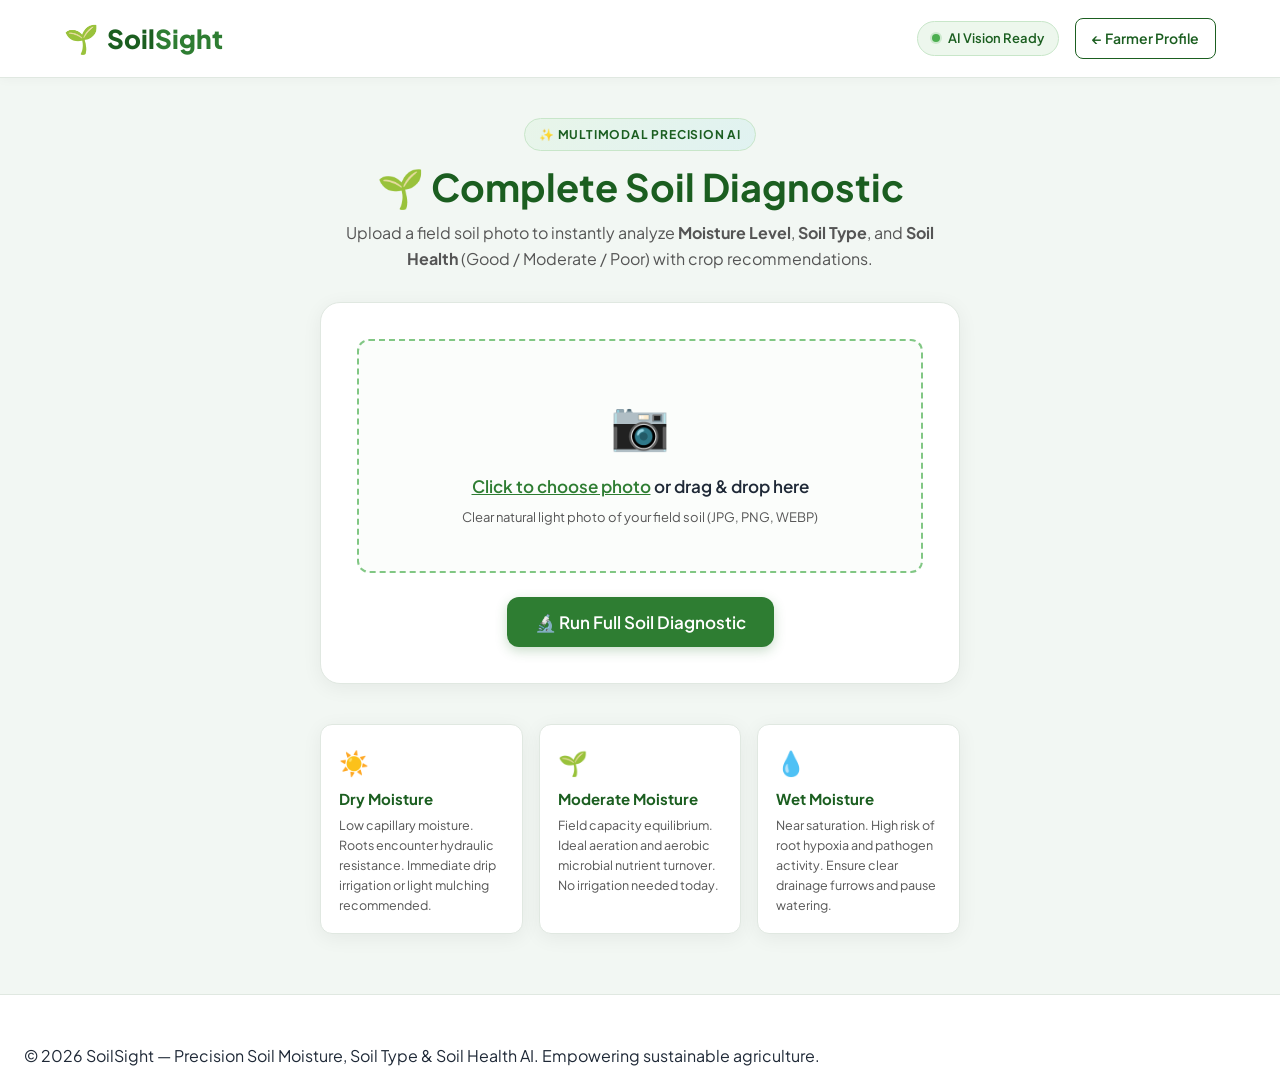
==== frontend/analysis.html @ 82b8f9f8 "new model added" ====
<!DOCTYPE html>
<html lang="en">
<head>
    <meta charset="UTF-8">
    <meta name="viewport" content="width=device-width, initial-scale=1.0">
    <title>AI Soil Diagnostic (Moisture, Type & Health) | SoilSight</title>
    <meta name="description" content="AI Soil Moisture, Soil Type, and Soil Health diagnosis powered by deep learning and Gemini Multimodal AI.">
    <link rel="preconnect" href="https://fonts.googleapis.com">
    <link rel="preconnect" href="https://fonts.gstatic.com" crossorigin>
    <link href="https://fonts.googleapis.com/css2?family=Plus+Jakarta+Sans:wght@400;500;600;700;800&display=swap" rel="stylesheet">
    <link rel="stylesheet" href="style.css">
</head>

<body class="analysis-page-body">

    <!-- Top Navigation Bar for Farmer -->
    <header class="app-header">
        <div class="nav-container">
            <a href="index.html" class="logo">
                <span class="logo-icon">🌱</span>
                <span class="logo-text">Soil<span>Sight</span></span>
            </a>
            <div class="header-right">
                <div class="ai-status-pill" id="aiStatusPill" title="AI Diagnostic Engine Status">
                    <span class="ai-status-dot"></span>
                    <span id="aiStatusText">AI Vision Ready</span>
                </div>
                <a href="profile.html" class="btn btn-outline btn-sm">
                    ← Farmer Profile
                </a>
                <div class="farmer-pill" id="farmerPill" style="display: none;">
                    <span class="farmer-avatar">🌾</span>
                    <span id="farmerNameNav">Farmer</span>
                </div>
            </div>
        </div>
    </header>

    <main class="analysis-main-container">
        <div class="container">

            <div class="analysis-header-row">
                <div>
                    <div class="analysis-header-badge">✨ Multimodal Precision AI</div>
                    <h1>🌱 Complete Soil Diagnostic</h1>
                    <p class="subtitle">Upload a field soil photo to instantly analyze <strong>Moisture Level</strong>, <strong>Soil Type</strong>, and <strong>Soil Health</strong> (Good / Moderate / Poor) with crop recommendations.</p>
                </div>
            </div>

            <!-- Upload Box -->
            <div class="upload-box" id="analysisCard">
                <!-- Dropzone / File Picker -->
                <div class="dropzone" id="dropzone">
                    <div class="dropzone-icon">📷</div>
                    <label for="imageInput" class="custom-file-label">
                        <span>Click to choose photo</span> or drag & drop here
                    </label>
                    <p class="dropzone-hint">Clear natural light photo of your field soil (JPG, PNG, WEBP)</p>
                    <input type="file" id="imageInput" accept="image/*">
                </div>

                <div id="previewContainer" style="display: none;">
                    <div class="preview-wrapper">
                        <img id="preview" alt="Soil preview">
                        <button id="changeImageBtn" class="change-img-btn" type="button" title="Change photo">Change Photo ↺</button>
                    </div>
                </div>

                <div class="button-group">
                    <button id="analyzeBtn" class="btn btn-primary btn-lg" disabled>
                        <span class="btn-text">🔬 Run Full Soil Diagnostic</span>
                    </button>
                </div>

                <div id="loading" style="display: none;">
                    <div class="spinner"></div>
                    <div class="loading-copy">
                        <h4>Analyzing Soil Sample...</h4>
                        <p>Processing moisture texture with trained model & inspecting soil type & health...</p>
                    </div>
                </div>

                <!-- Comprehensive Multi-Pillar Diagnostic Result -->
                <div id="result" style="display: none;">
                    
                    <!-- Result Card Top Header -->
                    <div class="result-card-header">
                        <div>
                            <div class="result-badge-row">
                                <span class="engine-badge" id="aiEngineBadge">🤖 Gemini Multimodal AI</span>
                                <span class="health-badge" id="healthBadge">Health: GOOD</span>
                            </div>
                            <h2>Field Soil Diagnostic Report</h2>
                            <p class="result-timestamp" id="reportTimestamp">Generated Just Now</p>
                        </div>
                        <div class="health-gauge-box">
                            <div class="health-gauge-circle" id="healthGaugeCircle">
                                <span class="gauge-score" id="gaugeScoreVal">85%</span>
                                <span class="gauge-label">Health Score</span>
                            </div>
                        </div>
                    </div>

                    <!-- 3 Pillars Grid: Moisture | Soil Type | Soil Health -->
                    <div class="diagnostic-pillars-grid">
                        
                        <!-- Pillar 1: Soil Moisture -->
                        <div class="pillar-card pillar-moisture" id="pillarMoistureCard">
                            <div class="pillar-header">
                                <span class="pillar-icon">💧</span>
                                <div>
                                    <span class="pillar-category">Pillar 1</span>
                                    <h4>Soil Moisture</h4>
                                </div>
                            </div>
                            <div class="pillar-main-val">
                                <span class="status-chip" id="moistureStatusChip">MODERATE</span>
                            </div>
                            <div class="confidence-section">
                                <div class="conf-labels">
                                    <span>Model Confidence</span>
                                    <strong id="moistureConfidenceVal">96.5%</strong>
                                </div>
                                <div class="confidence-bar-container">
                                    <div class="confidence-bar-fill" id="confidenceBar"></div>
                                </div>
                            </div>
                            <p class="pillar-detail-text" id="moistureNote">Optimal root-zone moisture level for active crop uptake.</p>
                        </div>

                        <!-- Pillar 2: Soil Type -->
                        <div class="pillar-card pillar-soiltype" id="pillarSoilTypeCard">
                            <div class="pillar-header">
                                <span class="pillar-icon">🌍</span>
                                <div>
                                    <span class="pillar-category">Pillar 2</span>
                                    <h4>Soil Classification</h4>
                                </div>
                            </div>
                            <div class="pillar-main-val">
                                <span class="soiltype-chip" id="soilTypeChip">Loamy Soil</span>
                            </div>
                            <p class="pillar-detail-text" id="soilTypeDesc">
                                Balanced silt, sand, and clay mix with optimal porosity and natural nutrient holding capacity.
                            </p>
                        </div>

                        <!-- Pillar 3: Soil Health & Quality -->
                        <div class="pillar-card pillar-health" id="pillarHealthCard">
                            <div class="pillar-header">
                                <span class="pillar-icon">🌱</span>
                                <div>
                                    <span class="pillar-category">Pillar 3</span>
                                    <h4>Soil Health Status</h4>
                                </div>
                            </div>
                            <div class="pillar-main-val">
                                <span class="health-chip" id="healthStatusChip">Good Condition</span>
                            </div>
                            <p class="pillar-detail-text" id="healthSummaryText">
                                Favorable aggregation with active organic matter and balanced water-air balance.
                            </p>
                        </div>

                    </div>

                    <!-- Key Visual Soil Indicators -->
                    <div class="indicators-card" id="indicatorsCard">
                        <h4>🔍 Detected Visual Soil Indicators</h4>
                        <ul class="indicators-list" id="indicatorsList">
                            <!-- Populated dynamically -->
                        </ul>
                    </div>

                    <!-- Recommended Crops Section -->
                    <div class="crops-recommendation-card" id="cropsCard">
                        <div class="crops-header">
                            <span class="crops-icon">🌾</span>
                            <div>
                                <h4>Optimal Suited Crops</h4>
                                <p>Crops best suited to this soil type and current moisture profile:</p>
                            </div>
                        </div>
                        <div class="crops-chips-wrapper" id="cropChipsContainer">
                            <!-- Populated dynamically -->
                        </div>
                    </div>

                    <!-- Agronomic Guidance & Irrigation Advice -->
                    <div class="advice-box" id="adviceBox">
                        <div class="advice-section-item">
                            <h4 id="adviceTitle">💧 Recommended Irrigation Action</h4>
                            <p id="adviceText">Guidelines based on your soil moisture will appear here.</p>
                        </div>
                        <div class="advice-divider"></div>
                        <div class="advice-section-item">
                            <h4>🌿 Soil Amendment & Fertility Plan</h4>
                            <p id="amendmentText">Recommended organic compost and fertilizer guidance will appear here.</p>
                        </div>
                    </div>

                    <!-- Action Buttons -->
                    <div class="result-actions">
                        <a href="profile.html" class="btn btn-secondary btn-sm">
                            View in Farmer Profile
                        </a>
                        <button id="resetBtn" class="btn btn-outline btn-sm">
                            Analyze Another Image
                        </button>
                    </div>

                </div>

            </div>

            <!-- Agricultural Guide Cards -->
            <div class="guide-grid">
                <div class="guide-card">
                    <span class="guide-icon">☀️</span>
                    <h4>Dry Moisture</h4>
                    <p>Low capillary moisture. Roots encounter hydraulic resistance. Immediate drip irrigation or light mulching recommended.</p>
                </div>
                <div class="guide-card">
                    <span class="guide-icon">🌱</span>
                    <h4>Moderate Moisture</h4>
                    <p>Field capacity equilibrium. Ideal aeration and aerobic microbial nutrient turnover. No irrigation needed today.</p>
                </div>
                <div class="guide-card">
                    <span class="guide-icon">💧</span>
                    <h4>Wet Moisture</h4>
                    <p>Near saturation. High risk of root hypoxia and pathogen activity. Ensure clear drainage furrows and pause watering.</p>
                </div>
            </div>

        </div>
    </main>

    <footer class="app-footer">
        <p>© 2026 SoilSight — Precision Soil Moisture, Soil Type & Soil Health AI. Empowering sustainable agriculture.</p>
    </footer>

    <script src="auth.js"></script>
    <script src="script.js"></script>
</body>
</html>
---- frontend/style.css ----
/* ============================================================
   SoilSight Master Stylesheet
   Theme: Nature & Agricultural Tech (Lush Green #1b5e20, #2e7d32, Mint #f2f7f3)
   ============================================================ */

:root {
    --primary-color: #1b5e20;
    --primary-hover: #144718;
    --accent-color: #2e7d32;
    --accent-light: #4caf50;
    --bg-light: #f2f7f3;
    --card-bg: #ffffff;
    --highlight-bg: #e8f5e9;
    --border-color: #e0e8e1;
    --text-primary: #1f2937;
    --text-muted: #555555;
    --text-light: #757575;
    --dry-color: #e65100;
    --dry-bg: #fff3e0;
    --wet-color: #0277bd;
    --wet-bg: #e1f5fe;
    --moderate-color: #2e7d32;
    --moderate-bg: #e8f5e9;
    --radius-sm: 8px;
    --radius-md: 12px;
    --radius-lg: 20px;
    --shadow-soft: 0 4px 20px rgba(0, 0, 0, 0.06);
    --shadow-hover: 0 10px 30px rgba(27, 94, 32, 0.12);
    --transition: all 0.25s ease-in-out;
}

* {
    box-sizing: border-box;
    margin: 0;
    padding: 0;
}

body {
    font-family: 'Plus Jakarta Sans', Arial, sans-serif;
    background: var(--bg-light);
    color: var(--text-primary);
    min-height: 100vh;
    line-height: 1.6;
}

/* ============================================================
   Typography & Universal Elements
   ============================================================ */
h1, h2, h3, h4, h5, h6 {
    color: var(--primary-color);
    font-weight: 700;
    line-height: 1.25;
}

a {
    color: var(--accent-color);
    text-decoration: none;
    transition: var(--transition);
}

a:hover {
    color: var(--primary-color);
}

/* ============================================================
   Navigation Header
   ============================================================ */
.app-header {
    background: rgba(255, 255, 255, 0.95);
    backdrop-filter: blur(10px);
    border-bottom: 1px solid var(--border-color);
    position: sticky;
    top: 0;
    z-index: 1000;
    box-shadow: 0 2px 10px rgba(0, 0, 0, 0.03);
}

.nav-container {
    max-width: 1200px;
    margin: 0 auto;
    padding: 16px 24px;
    display: flex;
    justify-content: space-between;
    align-items: center;
}

.logo {
    display: flex;
    align-items: center;
    gap: 8px;
    font-size: 26px;
    font-weight: 800;
    color: var(--primary-color);
}

.logo-icon {
    font-size: 28px;
}

.logo-text span {
    color: var(--accent-color);
}

.nav-menu {
    display: flex;
    gap: 28px;
    align-items: center;
}

.nav-menu a {
    color: var(--text-primary);
    font-weight: 500;
    font-size: 15px;
}

.nav-menu a:hover {
    color: var(--accent-color);
}

.header-right {
    display: flex;
    align-items: center;
    gap: 16px;
}

.header-hint {
    font-size: 14px;
    color: var(--text-muted);
}

.farmer-pill {
    display: inline-flex;
    align-items: center;
    gap: 8px;
    background: var(--highlight-bg);
    border: 1px solid #c8e6c9;
    padding: 6px 14px;
    border-radius: 50px;
    font-size: 14px;
    font-weight: 600;
    color: var(--primary-color);
}

.farmer-avatar {
    font-size: 18px;
}

/* ============================================================
   Buttons & Interactive Elements
   ============================================================ */
.btn {
    display: inline-flex;
    align-items: center;
    justify-content: center;
    gap: 8px;
    font-family: inherit;
    font-size: 15px;
    font-weight: 600;
    padding: 10px 20px;
    border-radius: var(--radius-sm);
    border: none;
    cursor: pointer;
    transition: var(--transition);
    text-align: center;
}

.btn-primary {
    background: var(--accent-color);
    color: #ffffff;
    box-shadow: 0 4px 12px rgba(46, 125, 50, 0.25);
}

.btn-primary:hover {
    background: var(--primary-color);
    color: #ffffff;
    box-shadow: 0 6px 16px rgba(27, 94, 32, 0.35);
    transform: translateY(-2px);
}

.btn-outline {
    background: transparent;
    color: var(--primary-color);
    border: 1.5px solid var(--primary-color);
}

.btn-outline:hover {
    background: var(--highlight-bg);
    color: var(--primary-color);
    border-color: var(--primary-color);
}

.btn-secondary {
    background: #e8f5e9;
    color: var(--primary-color);
    border: 1px solid #c8e6c9;
}

.btn-secondary:hover {
    background: #c8e6c9;
}

.btn-secondary-outline {
    background: white;
    color: var(--primary-color);
    border: 2px solid #a5d6a7;
}

.btn-secondary-outline:hover {
    border-color: var(--primary-color);
    background: #e8f5e9;
}

.btn-sm {
    padding: 8px 16px;
    font-size: 14px;
}

.btn-lg {
    padding: 14px 28px;
    font-size: 17px;
    border-radius: var(--radius-md);
}

.btn-block {
    width: 100%;
}

.pulse-btn {
    animation: pulseSubtle 2.5s infinite;
}

@keyframes pulseSubtle {
    0% { box-shadow: 0 0 0 0 rgba(46, 125, 50, 0.4); }
    70% { box-shadow: 0 0 0 10px rgba(46, 125, 50, 0); }
    100% { box-shadow: 0 0 0 0 rgba(46, 125, 50, 0); }
}

/* Original button style retention */
button {
    background: #2e7d32;
    color: white;
    border: none;
    padding: 14px 30px;
    border-radius: 10px;
    font-size: 18px;
    cursor: pointer;
    font-family: inherit;
    transition: var(--transition);
}

button:hover {
    background: #1b5e20;
}

/* ============================================================
   Homepage Hero Section
   ============================================================ */
.hero-section {
    padding: 60px 24px 80px;
    max-width: 1200px;
    margin: 0 auto;
}

.hero-container {
    display: grid;
    grid-template-columns: 1.15fr 0.85fr;
    gap: 48px;
    align-items: center;
}

.hero-badge {
    display: inline-flex;
    align-items: center;
    gap: 8px;
    background: #e8f5e9;
    color: var(--primary-color);
    padding: 6px 14px;
    border-radius: 30px;
    font-size: 13px;
    font-weight: 700;
    margin-bottom: 20px;
    border: 1px solid #c8e6c9;
}

.badge-dot {
    width: 8px;
    height: 8px;
    background: var(--accent-light);
    border-radius: 50%;
}

.hero-title {
    font-size: 46px;
    font-weight: 800;
    color: var(--primary-color);
    margin-bottom: 18px;
    line-height: 1.2;
}

.hero-title span {
    color: var(--accent-color);
}

.hero-subtitle {
    font-size: 18px;
    color: var(--text-muted);
    margin-bottom: 32px;
    line-height: 1.6;
}

.hero-cta-group {
    display: flex;
    gap: 16px;
    margin-bottom: 40px;
    flex-wrap: wrap;
}

.hero-stats {
    display: flex;
    gap: 20px;
    flex-wrap: wrap;
}

.stat-pill {
    background: #ffffff;
    border: 1px solid var(--border-color);
    padding: 12px 18px;
    border-radius: var(--radius-md);
    box-shadow: 0 2px 8px rgba(0,0,0,0.03);
}

.stat-num {
    display: block;
    font-size: 20px;
    font-weight: 800;
    color: var(--accent-color);
}

.stat-desc {
    font-size: 12px;
    color: var(--text-muted);
    font-weight: 600;
}

.hero-visual .image-wrapper {
    position: relative;
    border-radius: var(--radius-lg);
    overflow: hidden;
    box-shadow: var(--shadow-hover);
    border: 4px solid #ffffff;
}

.hero-img {
    width: 100%;
    height: 100%;
    max-height: 480px;
    object-fit: cover;
    display: block;
    transition: transform 0.5s ease;
}

.hero-visual:hover .hero-img {
    transform: scale(1.02);
}

.floating-tech-card {
    position: absolute;
    bottom: 20px;
    left: 20px;
    right: 20px;
    background: rgba(255, 255, 255, 0.95);
    backdrop-filter: blur(8px);
    border-radius: var(--radius-md);
    padding: 14px 18px;
    display: flex;
    align-items: center;
    gap: 14px;
    box-shadow: 0 4px 20px rgba(0, 0, 0, 0.15);
    border: 1px solid #dcedc8;
}

.tech-icon {
    font-size: 26px;
}

.floating-tech-card strong {
    font-size: 14px;
    color: var(--primary-color);
    display: block;
}

.floating-tech-card p {
    font-size: 12px;
    color: var(--text-muted);
    margin: 0;
}

/* ============================================================
   Sections Common Layout
   ============================================================ */
.section {
    padding: 70px 24px;
}

.section-container {
    max-width: 1200px;
    margin: 0 auto;
}

.section-header {
    margin-bottom: 48px;
}

.section-header.text-center {
    text-align: center;
    max-width: 700px;
    margin-left: auto;
    margin-right: auto;
}

.section-tag {
    display: inline-block;
    color: var(--accent-color);
    font-size: 13px;
    font-weight: 700;
    text-transform: uppercase;
    letter-spacing: 1px;
    margin-bottom: 8px;
}

.section-header h2 {
    font-size: 34px;
    margin-bottom: 12px;
}

.section-header p {
    color: var(--text-muted);
    font-size: 16px;
}

/* ============================================================
   How It Works Steps
   ============================================================ */
.steps-grid {
    display: grid;
    grid-template-columns: repeat(auto-fit, minmax(300px, 1fr));
    gap: 28px;
}

.step-card {
    background: #ffffff;
    border-radius: var(--radius-lg);
    padding: 36px 28px;
    border: 1px solid var(--border-color);
    box-shadow: var(--shadow-soft);
    position: relative;
    transition: var(--transition);
}

.step-card:hover {
    transform: translateY(-6px);
    box-shadow: var(--shadow-hover);
    border-color: #a5d6a7;
}

.step-number {
    font-size: 44px;
    font-weight: 900;
    color: #e8f5e9;
    position: absolute;
    top: 20px;
    right: 24px;
}

.step-icon {
    font-size: 36px;
    margin-bottom: 18px;
    background: var(--highlight-bg);
    width: 60px;
    height: 60px;
    border-radius: 16px;
    display: flex;
    align-items: center;
    justify-content: center;
}

.step-card h3 {
    font-size: 20px;
    margin-bottom: 10px;
}

.step-card p {
    font-size: 14px;
    color: var(--text-muted);
    margin-bottom: 20px;
}

.step-link {
    font-weight: 700;
    font-size: 14px;
}

.featured-step {
    border: 2px solid var(--accent-light);
    background: #fafdfa;
}

/* ============================================================
   Soil Moisture Guide Section
   ============================================================ */
.guide-cards-grid {
    display: grid;
    grid-template-columns: repeat(auto-fit, minmax(320px, 1fr));
    gap: 28px;
}

.guide-status-card {
    background: #ffffff;
    border-radius: var(--radius-lg);
    padding: 32px;
    border: 1px solid var(--border-color);
    box-shadow: var(--shadow-soft);
    transition: var(--transition);
}

.guide-status-card:hover {
    transform: translateY(-4px);
}

.guide-icon-large {
    font-size: 40px;
    margin-bottom: 12px;
}

.status-indicator-tag {
    display: inline-block;
    padding: 4px 12px;
    border-radius: 20px;
    font-size: 12px;
    font-weight: 700;
    margin-bottom: 14px;
}

.tag-dry { background: var(--dry-bg); color: var(--dry-color); }
.tag-moderate { background: var(--moderate-bg); color: var(--moderate-color); }
.tag-wet { background: var(--wet-bg); color: var(--wet-color); }

.card-dry { border-top: 4px solid var(--dry-color); }
.card-moderate { border-top: 4px solid var(--moderate-color); }
.card-wet { border-top: 4px solid var(--wet-color); }

.status-desc {
    font-size: 14px;
    color: var(--text-muted);
    margin: 10px 0 18px;
}

.guide-points {
    list-style: none;
    font-size: 13.5px;
    display: flex;
    flex-direction: column;
    gap: 8px;
}

.guide-points li strong {
    color: var(--primary-color);
}

/* ============================================================
   Features Grid
   ============================================================ */
.features-grid {
    display: grid;
    grid-template-columns: repeat(auto-fit, minmax(250px, 1fr));
    gap: 24px;
}

.feature-box {
    background: #ffffff;
    padding: 28px;
    border-radius: var(--radius-md);
    border: 1px solid var(--border-color);
    box-shadow: var(--shadow-soft);
}

.feature-icon {
    font-size: 32px;
    margin-bottom: 14px;
}

.feature-box h3 {
    font-size: 18px;
    margin-bottom: 8px;
}

.feature-box p {
    font-size: 14px;
    color: var(--text-muted);
}

/* ============================================================
   CTA Banner Section
   ============================================================ */
.cta-banner-card {
    background: linear-gradient(135deg, #1b5e20, #2e7d32);
    border-radius: var(--radius-lg);
    padding: 56px 40px;
    text-align: center;
    color: #ffffff;
    box-shadow: var(--shadow-hover);
}

.cta-banner-card h2 {
    color: #ffffff;
    font-size: 36px;
    margin-bottom: 14px;
}

.cta-banner-card p {
    color: #e8f5e9;
    font-size: 17px;
    max-width: 650px;
    margin: 0 auto 32px;
}

.banner-buttons {
    display: flex;
    justify-content: center;
    gap: 18px;
    flex-wrap: wrap;
}

.cta-banner-card .btn-primary {
    background: #ffffff;
    color: var(--primary-color);
}

.cta-banner-card .btn-primary:hover {
    background: #f1f8e9;
    color: var(--primary-hover);
}

.cta-banner-card .btn-outline {
    color: #ffffff;
    border-color: #ffffff;
}

.cta-banner-card .btn-outline:hover {
    background: rgba(255, 255, 255, 0.15);
}

/* ============================================================
   Authentication Pages (Login & Register)
   ============================================================ */
.auth-body {
    background: #f2f7f3;
    min-height: 100vh;
    display: flex;
    flex-direction: column;
}

.auth-main {
    flex: 1;
    display: flex;
    align-items: center;
    justify-content: center;
    padding: 40px 20px;
}

.auth-card-container {
    width: 100%;
    max-width: 520px;
}

.auth-card {
    background: #ffffff;
    padding: 40px 36px;
    border-radius: var(--radius-lg);
    box-shadow: 0 10px 35px rgba(0, 0, 0, 0.08);
    border: 1px solid var(--border-color);
}

.auth-header {
    text-align: center;
    margin-bottom: 28px;
}

.auth-icon-badge {
    width: 56px;
    height: 56px;
    background: var(--highlight-bg);
    border-radius: 50%;
    display: flex;
    align-items: center;
    justify-content: center;
    font-size: 26px;
    margin: 0 auto 14px;
    border: 2px solid #c8e6c9;
}

.auth-header h2 {
    font-size: 26px;
    margin-bottom: 6px;
}

.auth-header p {
    font-size: 14px;
    color: var(--text-muted);
}

.auth-form {
    display: flex;
    flex-direction: column;
    gap: 18px;
}

.form-group {
    display: flex;
    flex-direction: column;
    gap: 6px;
}

.form-group label {
    font-size: 13.5px;
    font-weight: 600;
    color: #374151;
}

.form-group label .required {
    color: #d32f2f;
}

.input-wrapper {
    position: relative;
    display: flex;
    align-items: center;
}

.input-icon {
    position: absolute;
    left: 14px;
    font-size: 16px;
    color: var(--text-light);
    pointer-events: none;
}

.input-wrapper input,
.input-wrapper select {
    width: 100%;
    padding: 12px 14px 12px 42px;
    border: 1.5px solid #d1d5db;
    border-radius: var(--radius-sm);
    font-size: 15px;
    font-family: inherit;
    transition: var(--transition);
    background: #ffffff;
    color: var(--text-primary);
}

.input-wrapper input:focus,
.input-wrapper select:focus {
    outline: none;
    border-color: var(--accent-color);
    box-shadow: 0 0 0 3px rgba(46, 125, 50, 0.15);
}

.form-row {
    display: flex;
    gap: 14px;
}

.col-half {
    flex: 1;
}

.form-options {
    display: flex;
    justify-content: space-between;
    align-items: center;
    font-size: 13.5px;
}

.remember-label {
    display: flex;
    align-items: center;
    gap: 8px;
    cursor: pointer;
    color: var(--text-muted);
}

.form-terms {
    display: flex;
    align-items: flex-start;
    gap: 8px;
    font-size: 12.5px;
    color: var(--text-muted);
}

.form-terms input {
    margin-top: 3px;
}

.auth-footer-nav {
    margin-top: 24px;
    text-align: center;
    font-size: 14px;
    color: var(--text-muted);
}

.auth-trust-box {
    margin-top: 20px;
    display: flex;
    flex-direction: column;
    gap: 12px;
}

.trust-item {
    display: flex;
    align-items: center;
    gap: 12px;
    background: rgba(255, 255, 255, 0.7);
    padding: 12px 16px;
    border-radius: var(--radius-md);
    border: 1px solid var(--border-color);
}

.trust-icon {
    font-size: 22px;
}

.trust-item strong {
    font-size: 13px;
    color: var(--primary-color);
    display: block;
}

.trust-item p {
    font-size: 12px;
    color: var(--text-muted);
    margin: 0;
}

/* Alert boxes */
.alert-box {
    padding: 12px 16px;
    border-radius: var(--radius-sm);
    font-size: 14px;
    margin-bottom: 18px;
    line-height: 1.4;
}

.alert-error {
    background: #ffebee;
    color: #c62828;
    border: 1px solid #ffcdd2;
}

.alert-success {
    background: #e8f5e9;
    color: #1b5e20;
    border: 1px solid #c8e6c9;
}

/* ============================================================
   Farmer Profile & Dashboard Layout
   ============================================================ */
.dashboard-body {
    background: #f2f7f3;
    min-height: 100vh;
}

.dashboard-main {
    padding: 40px 24px 60px;
}

.dashboard-container {
    max-width: 1100px;
    margin: 0 auto;
    display: flex;
    flex-direction: column;
    gap: 28px;
}

.dashboard-welcome {
    display: flex;
    justify-content: space-between;
    align-items: center;
    flex-wrap: wrap;
    gap: 20px;
}

.badge-tag {
    display: inline-block;
    font-size: 12px;
    font-weight: 700;
    color: var(--accent-color);
    text-transform: uppercase;
    margin-bottom: 4px;
}

.welcome-text h1 {
    font-size: 32px;
    margin-bottom: 6px;
}

.welcome-sub {
    color: var(--text-muted);
    font-size: 15px;
}

/* Profile Hero Card */
.profile-hero-card {
    background: #ffffff;
    border-radius: var(--radius-lg);
    padding: 32px;
    display: flex;
    gap: 32px;
    align-items: center;
    border: 1px solid var(--border-color);
    box-shadow: var(--shadow-soft);
}

.profile-avatar-col {
    text-align: center;
    display: flex;
    flex-direction: column;
    align-items: center;
    gap: 8px;
}

.profile-avatar-circle {
    width: 88px;
    height: 88px;
    background: var(--highlight-bg);
    border: 3px solid #a5d6a7;
    border-radius: 50%;
    display: flex;
    align-items: center;
    justify-content: center;
    font-size: 42px;
}

.status-indicator {
    background: #e8f5e9;
    color: var(--primary-color);
    font-size: 11px;
    font-weight: 700;
    padding: 3px 10px;
    border-radius: 20px;
    border: 1px solid #c8e6c9;
}

.profile-info-col {
    flex: 1;
}

.profile-name-row {
    display: flex;
    align-items: center;
    gap: 16px;
    margin-bottom: 18px;
    flex-wrap: wrap;
}

.profile-name-row h2 {
    font-size: 26px;
}

.crop-badge {
    background: #f1f8e9;
    color: var(--accent-color);
    border: 1px solid #dcedc8;
    padding: 4px 12px;
    border-radius: 20px;
    font-size: 13px;
    font-weight: 600;
}

.profile-meta-grid {
    display: grid;
    grid-template-columns: repeat(auto-fit, minmax(200px, 1fr));
    gap: 16px;
}

.meta-item {
    display: flex;
    flex-direction: column;
    gap: 2px;
}

.meta-label {
    font-size: 12px;
    color: var(--text-light);
    font-weight: 600;
}

.meta-value {
    font-size: 15px;
    font-weight: 700;
    color: var(--text-primary);
}

/* ============================================================
   PRIMARY ACTION BANNER: ANALYSE YOUR SOIL
   ============================================================ */
.cta-analysis-banner {
    background: linear-gradient(135deg, #1b5e20, #2e7d32);
    border-radius: var(--radius-lg);
    padding: 36px 40px;
    color: #ffffff;
    display: flex;
    justify-content: space-between;
    align-items: center;
    gap: 32px;
    box-shadow: 0 10px 30px rgba(27, 94, 32, 0.22);
}

.cta-content {
    max-width: 620px;
}

.cta-badge {
    display: inline-block;
    background: rgba(255, 255, 255, 0.2);
    color: #ffffff;
    padding: 4px 10px;
    border-radius: 20px;
    font-size: 12px;
    font-weight: 700;
    margin-bottom: 10px;
}

.cta-content h2 {
    color: #ffffff;
    font-size: 30px;
    margin-bottom: 10px;
}

.cta-content p {
    color: #e8f5e9;
    font-size: 15px;
    margin-bottom: 16px;
    line-height: 1.5;
}

.cta-perks {
    display: flex;
    gap: 16px;
    flex-wrap: wrap;
    font-size: 13px;
    font-weight: 600;
    color: #ffffff;
}

.btn-cta {
    background: #ffffff;
    color: var(--primary-color);
    font-size: 18px;
    font-weight: 800;
    padding: 16px 32px;
    border-radius: var(--radius-md);
    box-shadow: 0 6px 20px rgba(0, 0, 0, 0.15);
    white-space: nowrap;
}

.btn-cta:hover {
    background: #e8f5e9;
    color: var(--primary-hover);
    transform: translateY(-3px) scale(1.02);
    box-shadow: 0 10px 25px rgba(0, 0, 0, 0.25);
}

/* ============================================================
   Dashboard Stats
   ============================================================ */
.stats-grid {
    display: grid;
    grid-template-columns: repeat(auto-fit, minmax(240px, 1fr));
    gap: 20px;
}

.stat-card {
    background: #ffffff;
    border-radius: var(--radius-md);
    padding: 24px;
    display: flex;
    align-items: center;
    gap: 18px;
    border: 1px solid var(--border-color);
    box-shadow: var(--shadow-soft);
}

.stat-icon-wrapper {
    width: 56px;
    height: 56px;
    border-radius: 14px;
    display: flex;
    align-items: center;
    justify-content: center;
    font-size: 26px;
}

.bg-green-light { background: #e8f5e9; }
.bg-blue-light { background: #e1f5fe; }
.bg-amber-light { background: #fff3e0; }

.stat-value {
    font-size: 24px;
    font-weight: 800;
    color: var(--primary-color);
}

.stat-label {
    font-size: 13px;
    color: var(--text-muted);
}

/* ============================================================
   Soil History Table
   ============================================================ */
.history-section {
    background: #ffffff;
    border-radius: var(--radius-lg);
    padding: 32px;
    border: 1px solid var(--border-color);
    box-shadow: var(--shadow-soft);
}

.history-section .section-header {
    display: flex;
    justify-content: space-between;
    align-items: center;
    margin-bottom: 24px;
}

.history-section .section-header h3 {
    font-size: 22px;
}

.empty-history {
    text-align: center;
    padding: 40px 20px;
    background: #fafdfa;
    border-radius: var(--radius-md);
    border: 1.5px dashed #c8e6c9;
}

.empty-icon {
    font-size: 40px;
    margin-bottom: 12px;
}

.empty-history h4 {
    font-size: 18px;
    margin-bottom: 6px;
}

.empty-history p {
    color: var(--text-muted);
    font-size: 14px;
    margin-bottom: 20px;
}

.history-table-wrapper {
    overflow-x: auto;
}

.history-table {
    width: 100%;
    border-collapse: collapse;
    font-size: 14px;
    text-align: left;
}

.history-table th {
    background: #f9fbf9;
    padding: 14px 16px;
    font-weight: 700;
    color: var(--primary-color);
    border-bottom: 2px solid var(--border-color);
}

.history-table td {
    padding: 14px 16px;
    border-bottom: 1px solid #edf2ee;
    vertical-align: middle;
}

.history-table tr:hover td {
    background: #fafffa;
}

.status-pill {
    display: inline-block;
    padding: 4px 10px;
    border-radius: 20px;
    font-size: 12px;
    font-weight: 700;
}

.badge-dry { background: var(--dry-bg); color: var(--dry-color); }
.badge-moderate { background: var(--moderate-bg); color: var(--moderate-color); }
.badge-wet { background: var(--wet-bg); color: var(--wet-color); }

.guidance-cell {
    color: var(--text-muted);
}

/* Agronomy Tips */
.agronomy-guide-section {
    background: #ffffff;
    border-radius: var(--radius-lg);
    padding: 32px;
    border: 1px solid var(--border-color);
    box-shadow: var(--shadow-soft);
}

.agronomy-guide-section h3 {
    font-size: 20px;
    margin-bottom: 20px;
}

.tips-grid {
    display: grid;
    grid-template-columns: repeat(auto-fit, minmax(280px, 1fr));
    gap: 20px;
}

.tip-card {
    background: #f8faf8;
    padding: 20px;
    border-radius: var(--radius-md);
    border-left: 4px solid var(--accent-color);
}

.tip-icon {
    font-size: 24px;
    margin-bottom: 8px;
    display: inline-block;
}

.tip-card h4 {
    font-size: 16px;
    margin-bottom: 6px;
}

.tip-card p {
    font-size: 13.5px;
    color: var(--text-muted);
}

/* ============================================================
   Analysis Page Styling (Preserves original selectors)
   ============================================================ */
.analysis-page-body {
    background: #f2f7f3;
    min-height: 100vh;
}

.analysis-main-container {
    padding: 40px 20px 60px;
    display: flex;
    justify-content: center;
}

.container {
    width: 100%;
    max-width: 640px;
    text-align: center;
}

.analysis-header-badge {
    display: inline-block;
    background: var(--highlight-bg);
    color: var(--primary-color);
    border: 1px solid #c8e6c9;
    padding: 4px 12px;
    border-radius: 20px;
    font-size: 12px;
    font-weight: 700;
    margin-bottom: 12px;
}

h1 {
    font-size: 38px;
    color: #1b5e20;
    margin-bottom: 10px;
}

.subtitle {
    color: #555555;
    margin-bottom: 30px;
    font-size: 16px;
}

.upload-box {
    background: white;
    padding: 36px 30px;
    border-radius: 20px;
    box-shadow: 0 8px 30px rgba(0,0,0,0.08);
    border: 1px solid var(--border-color);
}

.dropzone {
    border: 2px dashed #a5d6a7;
    background: #fbfdfb;
    border-radius: 14px;
    padding: 28px 20px;
    cursor: pointer;
    transition: var(--transition);
    position: relative;
    margin-bottom: 20px;
}

.dropzone:hover {
    border-color: var(--accent-color);
    background: #f4faf4;
}

.dropzone-icon {
    font-size: 36px;
    margin-bottom: 8px;
}

.custom-file-label {
    display: block;
    font-size: 16px;
    font-weight: 600;
    color: var(--primary-color);
    cursor: pointer;
}

.custom-file-label span {
    text-decoration: underline;
    color: var(--accent-color);
}

.dropzone-hint {
    font-size: 12px;
    color: var(--text-light);
    margin-top: 4px;
}

input[type="file"] {
    opacity: 0;
    position: absolute;
    top: 0;
    left: 0;
    width: 100%;
    height: 100%;
    cursor: pointer;
}

#previewContainer {
    margin: 20px 0;
}

#preview {
    display: none;
    width: 100%;
    max-height: 350px;
    object-fit: cover;
    border-radius: 15px;
    box-shadow: 0 4px 15px rgba(0,0,0,0.08);
    border: 2px solid #e0e8e1;
}

.button-group {
    margin-top: 10px;
}

#loading {
    display: none;
    margin-top: 25px;
    color: var(--primary-color);
    font-weight: 600;
    align-items: center;
    justify-content: center;
    gap: 12px;
}

.spinner {
    width: 26px;
    height: 26px;
    border: 3px solid #c8e6c9;
    border-top: 3px solid var(--accent-color);
    border-radius: 50%;
    animation: spin 0.8s linear infinite;
}

.spinner-sm {
    display: inline-block;
    width: 16px;
    height: 16px;
    border: 2px solid rgba(255,255,255,0.4);
    border-top: 2px solid #ffffff;
    border-radius: 50%;
    animation: spin 0.8s linear infinite;
    vertical-align: middle;
}

@keyframes spin {
    0% { transform: rotate(0deg); }
    100% { transform: rotate(360deg); }
}

#result {
    display: none;
    margin-top: 25px;
    padding: 24px;
    background: #e8f5e9;
    border-radius: 16px;
    border: 1px solid #c8e6c9;
    text-align: left;
}

.result-card-header {
    display: flex;
    justify-content: space-between;
    align-items: center;
    margin-bottom: 12px;
}

.result-card-header h2 {
    font-size: 20px;
    color: var(--primary-color);
}

.result-badge {
    padding: 4px 14px;
    border-radius: 20px;
    font-size: 13px;
    font-weight: 800;
    letter-spacing: 0.5px;
}

.result-details {
    margin-bottom: 18px;
}

#status {
    font-size: 22px;
    font-weight: 800;
    margin-top: 4px;
    color: #1b5e20;
}

#confidence {
    margin-top: 6px;
    font-size: 15px;
    color: var(--text-muted);
    font-weight: 600;
}

.confidence-bar-container {
    width: 100%;
    height: 8px;
    background: #c8e6c9;
    border-radius: 10px;
    overflow: hidden;
    margin-top: 8px;
}

.confidence-bar-fill {
    height: 100%;
    width: 0%;
    background: var(--accent-color);
    transition: width 0.8s ease-in-out;
}

.advice-box {
    background: #ffffff;
    border-radius: var(--radius-sm);
    padding: 16px;
    border-left: 4px solid var(--accent-color);
    margin-bottom: 18px;
}

.advice-box h4 {
    font-size: 15px;
    margin-bottom: 6px;
}

.advice-box p {
    font-size: 13.5px;
    color: var(--text-muted);
    line-height: 1.5;
}

.result-actions {
    display: flex;
    gap: 12px;
    justify-content: flex-end;
    flex-wrap: wrap;
}

.guide-grid {
    display: grid;
    grid-template-columns: repeat(auto-fit, minmax(170px, 1fr));
    gap: 16px;
    margin-top: 32px;
    text-align: left;
}

.guide-card {
    background: #ffffff;
    padding: 18px;
    border-radius: var(--radius-md);
    border: 1px solid var(--border-color);
    box-shadow: var(--shadow-soft);
}

.guide-icon {
    font-size: 24px;
    margin-bottom: 8px;
    display: block;
}

.guide-card h4 {
    font-size: 15px;
    margin-bottom: 6px;
}

.guide-card p {
    font-size: 12.5px;
    color: var(--text-muted);
}

/* ============================================================
   Footer
   ============================================================ */
.app-footer {
    background: #ffffff;
    border-top: 1px solid var(--border-color);
    padding: 48px 24px 24px;
    margin-top: auto;
}

.footer-container {
    max-width: 1200px;
    margin: 0 auto 36px;
    display: grid;
    grid-template-columns: 2fr 1fr 1fr;
    gap: 40px;
}

.footer-tagline {
    font-size: 14px;
    color: var(--text-muted);
    margin-top: 8px;
    max-width: 320px;
}

.footer-col h4 {
    font-size: 16px;
    margin-bottom: 16px;
    color: var(--primary-color);
}

.footer-links {
    list-style: none;
    display: flex;
    flex-direction: column;
    gap: 10px;
}

.footer-links a {
    color: var(--text-muted);
    font-size: 14px;
}

.footer-links a:hover {
    color: var(--accent-color);
}

.footer-bottom {
    max-width: 1200px;
    margin: 0 auto;
    padding-top: 24px;
    border-top: 1px solid var(--border-color);
    text-align: center;
    font-size: 13px;
    color: var(--text-light);
}

/* ============================================================
   Responsive Adjustments
   ============================================================ */
@media (max-width: 900px) {
    .hero-container {
        grid-template-columns: 1fr;
        gap: 36px;
        text-align: center;
    }

    .hero-badge, .hero-cta-group, .hero-stats {
        justify-content: center;
    }

    .cta-analysis-banner {
        flex-direction: column;
        text-align: center;
    }

    .cta-perks {
        justify-content: center;
    }

    .footer-container {
        grid-template-columns: 1fr;
        gap: 30px;
    }
}

@media (max-width: 650px) {
    .nav-menu {
        display: none;
    }

    .hero-title {
        font-size: 32px;
    }

    .profile-hero-card {
        flex-direction: column;
        text-align: center;
    }

    .profile-name-row {
        justify-content: center;
    }

    .form-row {
        flex-direction: column;
    }
}

/* ============================================================
   Enhanced AI Soil Diagnostic Interface & 3-Pillar Results
   ============================================================ */

.ai-status-pill {
    display: inline-flex;
    align-items: center;
    gap: 8px;
    background: #edf7ed;
    border: 1px solid #c8e6c9;
    padding: 6px 14px;
    border-radius: 50px;
    font-size: 13px;
    font-weight: 600;
    color: #1b5e20;
    transition: var(--transition);
}

.ai-status-dot {
    width: 8px;
    height: 8px;
    border-radius: 50%;
    background-color: #4caf50;
    display: inline-block;
    box-shadow: 0 0 0 2px rgba(76, 175, 80, 0.2);
}

.ai-status-pill.status-gemini-active {
    background: linear-gradient(135deg, #e8f5e9 0%, #e1f5fe 100%);
    border-color: #81c784;
    color: #0d47a1;
}

.ai-status-pill.status-gemini-active .ai-status-dot {
    background-color: #1976d2;
    box-shadow: 0 0 8px rgba(25, 118, 210, 0.6);
    animation: pulseDot 2s infinite;
}

@keyframes pulseDot {
    0% { transform: scale(0.95); opacity: 0.8; }
    50% { transform: scale(1.2); opacity: 1; }
    100% { transform: scale(0.95); opacity: 0.8; }
}

.analysis-header-row {
    margin-bottom: 28px;
}

.analysis-header-badge {
    display: inline-block;
    background: linear-gradient(135deg, #e8f5e9, #e0f2f1);
    color: var(--primary-color);
    padding: 6px 14px;
    border-radius: 30px;
    font-size: 12px;
    font-weight: 700;
    text-transform: uppercase;
    letter-spacing: 0.8px;
    margin-bottom: 12px;
    border: 1px solid #c8e6c9;
}

.upload-box {
    background: #ffffff;
    border-radius: var(--radius-lg);
    border: 1px solid var(--border-color);
    box-shadow: var(--shadow-soft);
    padding: 36px;
    margin-bottom: 40px;
}

.dropzone {
    border: 2px dashed #81c784;
    background: #fbfdfb;
    border-radius: var(--radius-md);
    padding: 44px 24px;
    text-align: center;
    cursor: pointer;
    transition: var(--transition);
}

.dropzone:hover, .dropzone.dropzone-dragover {
    border-color: var(--accent-color);
    background: #f1f8e9;
    transform: translateY(-2px);
}

.dropzone-icon {
    font-size: 48px;
    margin-bottom: 12px;
}

.custom-file-label {
    display: block;
    font-size: 17px;
    font-weight: 600;
    color: var(--text-primary);
    cursor: pointer;
    margin-bottom: 6px;
}

.custom-file-label span {
    color: var(--accent-color);
    text-decoration: underline;
}

.dropzone-hint {
    font-size: 13px;
    color: var(--text-muted);
}

.dropzone input[type="file"] {
    display: none;
}

.preview-wrapper {
    position: relative;
    max-width: 440px;
    margin: 0 auto 24px auto;
    border-radius: var(--radius-md);
    overflow: hidden;
    box-shadow: 0 4px 18px rgba(0,0,0,0.1);
    border: 3px solid #ffffff;
}

#preview {
    width: 100%;
    height: 280px;
    object-fit: cover;
    display: block;
}

.change-img-btn {
    position: absolute;
    bottom: 12px;
    right: 12px;
    background: rgba(0, 0, 0, 0.75);
    color: #ffffff;
    border: none;
    padding: 6px 14px;
    border-radius: 20px;
    font-size: 12px;
    font-weight: 600;
    cursor: pointer;
    backdrop-filter: blur(4px);
    transition: var(--transition);
}

.change-img-btn:hover {
    background: #000000;
}

.button-group {
    display: flex;
    justify-content: center;
    margin-top: 24px;
}

#analyzeBtn {
    min-width: 260px;
}

#loading {
    display: flex;
    flex-direction: column;
    align-items: center;
    gap: 16px;
    padding: 36px 0;
}

.spinner {
    width: 46px;
    height: 46px;
    border: 4px solid #e0e0e0;
    border-top: 4px solid var(--accent-color);
    border-radius: 50%;
    animation: spin 0.9s linear infinite;
}

@keyframes spin {
    0% { transform: rotate(0deg); }
    100% { transform: rotate(360deg); }
}

.loading-copy h4 {
    color: var(--primary-color);
    font-size: 18px;
    text-align: center;
    margin-bottom: 4px;
}

.loading-copy p {
    color: var(--text-muted);
    font-size: 14px;
    text-align: center;
}

/* ============================================================
   Diagnostic Result Styles & 3 Pillars
   ============================================================ */

#result {
    margin-top: 36px;
    padding-top: 32px;
    border-top: 2px dashed #e0e8e1;
    animation: fadeIn 0.4s ease-out;
}

@keyframes fadeIn {
    from { opacity: 0; transform: translateY(10px); }
    to { opacity: 1; transform: translateY(0); }
}

.result-card-header {
    display: flex;
    justify-content: space-between;
    align-items: center;
    margin-bottom: 28px;
    flex-wrap: wrap;
    gap: 16px;
}

.result-badge-row {
    display: flex;
    gap: 10px;
    align-items: center;
    margin-bottom: 8px;
    flex-wrap: wrap;
}

.engine-badge {
    background: #e8f5e9;
    color: #1b5e20;
    border: 1px solid #c8e6c9;
    font-size: 12px;
    font-weight: 700;
    padding: 4px 12px;
    border-radius: 20px;
    letter-spacing: 0.3px;
}

.health-badge {
    font-size: 12px;
    font-weight: 800;
    padding: 4px 14px;
    border-radius: 20px;
    letter-spacing: 0.5px;
    text-transform: uppercase;
}

.health-good {
    background: #e8f5e9;
    color: #2e7d32;
    border: 1px solid #a5d6a7;
}

.health-moderate {
    background: #fff3e0;
    color: #e65100;
    border: 1px solid #ffcc80;
}

.health-poor {
    background: #ffebee;
    color: #c62828;
    border: 1px solid #ef9a9a;
}

.result-timestamp {
    font-size: 13px;
    color: var(--text-light);
}

.health-gauge-box {
    display: flex;
    align-items: center;
}

.health-gauge-circle {
    width: 88px;
    height: 88px;
    border-radius: 50%;
    background: conic-gradient(#2e7d32 300deg, #e0e0e0 0deg);
    display: flex;
    flex-direction: column;
    align-items: center;
    justify-content: center;
    position: relative;
    box-shadow: 0 4px 12px rgba(0,0,0,0.06);
}

.health-gauge-circle::before {
    content: '';
    position: absolute;
    width: 70px;
    height: 70px;
    border-radius: 50%;
    background: #ffffff;
}

.gauge-score {
    position: relative;
    font-size: 18px;
    font-weight: 800;
    color: var(--primary-color);
    line-height: 1.1;
}

.gauge-label {
    position: relative;
    font-size: 9px;
    font-weight: 700;
    color: var(--text-muted);
    text-transform: uppercase;
}

/* 3 Pillars Grid */
.diagnostic-pillars-grid {
    display: grid;
    grid-template-columns: repeat(auto-fit, minmax(280px, 1fr));
    gap: 20px;
    margin-bottom: 28px;
}

.pillar-card {
    background: #fbfdfb;
    border: 1px solid #e2ebe2;
    border-radius: var(--radius-md);
    padding: 24px;
    display: flex;
    flex-direction: column;
    gap: 12px;
    transition: var(--transition);
}

.pillar-card:hover {
    box-shadow: 0 6px 18px rgba(0,0,0,0.05);
    border-color: #c8e6c9;
}

.pillar-header {
    display: flex;
    align-items: center;
    gap: 12px;
}

.pillar-icon {
    font-size: 28px;
}

.pillar-category {
    font-size: 11px;
    font-weight: 700;
    text-transform: uppercase;
    letter-spacing: 0.8px;
    color: var(--text-light);
    display: block;
}

.pillar-header h4 {
    font-size: 17px;
    color: var(--primary-color);
}

.pillar-main-val {
    margin: 4px 0;
}

.status-chip, .soiltype-chip, .health-chip {
    display: inline-block;
    padding: 6px 16px;
    border-radius: 30px;
    font-weight: 700;
    font-size: 15px;
}

.chip-dry {
    background: #fff3e0;
    color: #e65100;
    border: 1px solid #ffcc80;
}

.chip-moderate {
    background: #e8f5e9;
    color: #2e7d32;
    border: 1px solid #a5d6a7;
}

.chip-wet {
    background: #e1f5fe;
    color: #0277bd;
    border: 1px solid #81d4fa;
}

.soiltype-chip {
    background: #efebe9;
    color: #4e342e;
    border: 1px solid #d7ccc8;
}

.chip-health-good {
    background: #e8f5e9;
    color: #2e7d32;
    border: 1px solid #a5d6a7;
}

.chip-health-moderate {
    background: #fff8e1;
    color: #f57f17;
    border: 1px solid #ffe082;
}

.chip-health-poor {
    background: #ffebee;
    color: #c62828;
    border: 1px solid #ef9a9a;
}

.confidence-section {
    display: flex;
    flex-direction: column;
    gap: 6px;
}

.conf-labels {
    display: flex;
    justify-content: space-between;
    font-size: 13px;
    color: var(--text-muted);
}

.confidence-bar-container {
    width: 100%;
    height: 8px;
    background: #e0e0e0;
    border-radius: 10px;
    overflow: hidden;
}

.confidence-bar-fill {
    height: 100%;
    width: 0%;
    background-color: var(--accent-color);
    transition: width 0.8s ease-in-out;
}

.pillar-detail-text {
    font-size: 13px;
    color: var(--text-muted);
    line-height: 1.5;
}

/* Indicators Card */
.indicators-card {
    background: #ffffff;
    border: 1px solid #e0e8e1;
    border-radius: var(--radius-md);
    padding: 22px 26px;
    margin-bottom: 24px;
}

.indicators-card h4 {
    font-size: 16px;
    margin-bottom: 14px;
    color: var(--primary-color);
}

.indicators-list {
    list-style: none;
    display: flex;
    flex-direction: column;
    gap: 10px;
}

.indicators-list li {
    display: flex;
    align-items: flex-start;
    gap: 10px;
    font-size: 14px;
    color: var(--text-primary);
}

.indicator-bullet {
    background: #e8f5e9;
    color: #2e7d32;
    width: 20px;
    height: 20px;
    border-radius: 50%;
    display: inline-flex;
    align-items: center;
    justify-content: center;
    font-weight: 800;
    font-size: 12px;
    flex-shrink: 0;
    margin-top: 2px;
}

/* Crops Recommendations Card */
.crops-recommendation-card {
    background: linear-gradient(135deg, #f9fbe7 0%, #f1f8e9 100%);
    border: 1px solid #dcedc8;
    border-radius: var(--radius-md);
    padding: 24px;
    margin-bottom: 24px;
}

.crops-header {
    display: flex;
    align-items: center;
    gap: 12px;
    margin-bottom: 16px;
}

.crops-icon {
    font-size: 32px;
}

.crops-header h4 {
    font-size: 17px;
    color: #2e7d32;
}

.crops-header p {
    font-size: 13px;
    color: #558b2f;
}

.crops-chips-wrapper {
    display: flex;
    flex-wrap: wrap;
    gap: 10px;
}

.crop-chip {
    background: #ffffff;
    border: 1px solid #c5e1a5;
    padding: 8px 16px;
    border-radius: 30px;
    font-size: 14px;
    color: #33691e;
    box-shadow: 0 2px 6px rgba(0,0,0,0.04);
    display: inline-flex;
    align-items: center;
    gap: 6px;
    transition: var(--transition);
}

.crop-chip:hover {
    transform: translateY(-2px);
    box-shadow: 0 4px 10px rgba(0,0,0,0.08);
}

/* Advice Box */
.advice-box {
    background: #ffffff;
    border: 1px solid #e0e8e1;
    border-left: 5px solid var(--accent-color);
    border-radius: var(--radius-md);
    padding: 24px;
    margin-bottom: 28px;
}

.advice-section-item h4 {
    font-size: 16px;
    margin-bottom: 8px;
    color: var(--primary-color);
}

.advice-section-item p {
    font-size: 14px;
    color: var(--text-primary);
    line-height: 1.6;
}

.advice-divider {
    height: 1px;
    background: #eef2ee;
    margin: 18px 0;
}

.result-actions {
    display: flex;
    gap: 14px;
    justify-content: flex-end;
    flex-wrap: wrap;
}

/* Profile Health Badges */
.health-pill {
    display: inline-block;
    padding: 4px 12px;
    border-radius: 20px;
    font-size: 12px;
    font-weight: 700;
}

.health-pill-good {
    background: #e8f5e9;
    color: #2e7d32;
    border: 1px solid #a5d6a7;
}

.health-pill-moderate {
    background: #fff8e1;
    color: #f57f17;
    border: 1px solid #ffe082;
}

.health-pill-poor {
    background: #ffebee;
    color: #c62828;
    border: 1px solid #ef9a9a;
}

.health-text-good { color: #2e7d32; font-weight: 700; }
.health-text-moderate { color: #f57f17; font-weight: 700; }
.health-text-poor { color: #c62828; font-weight: 700; }
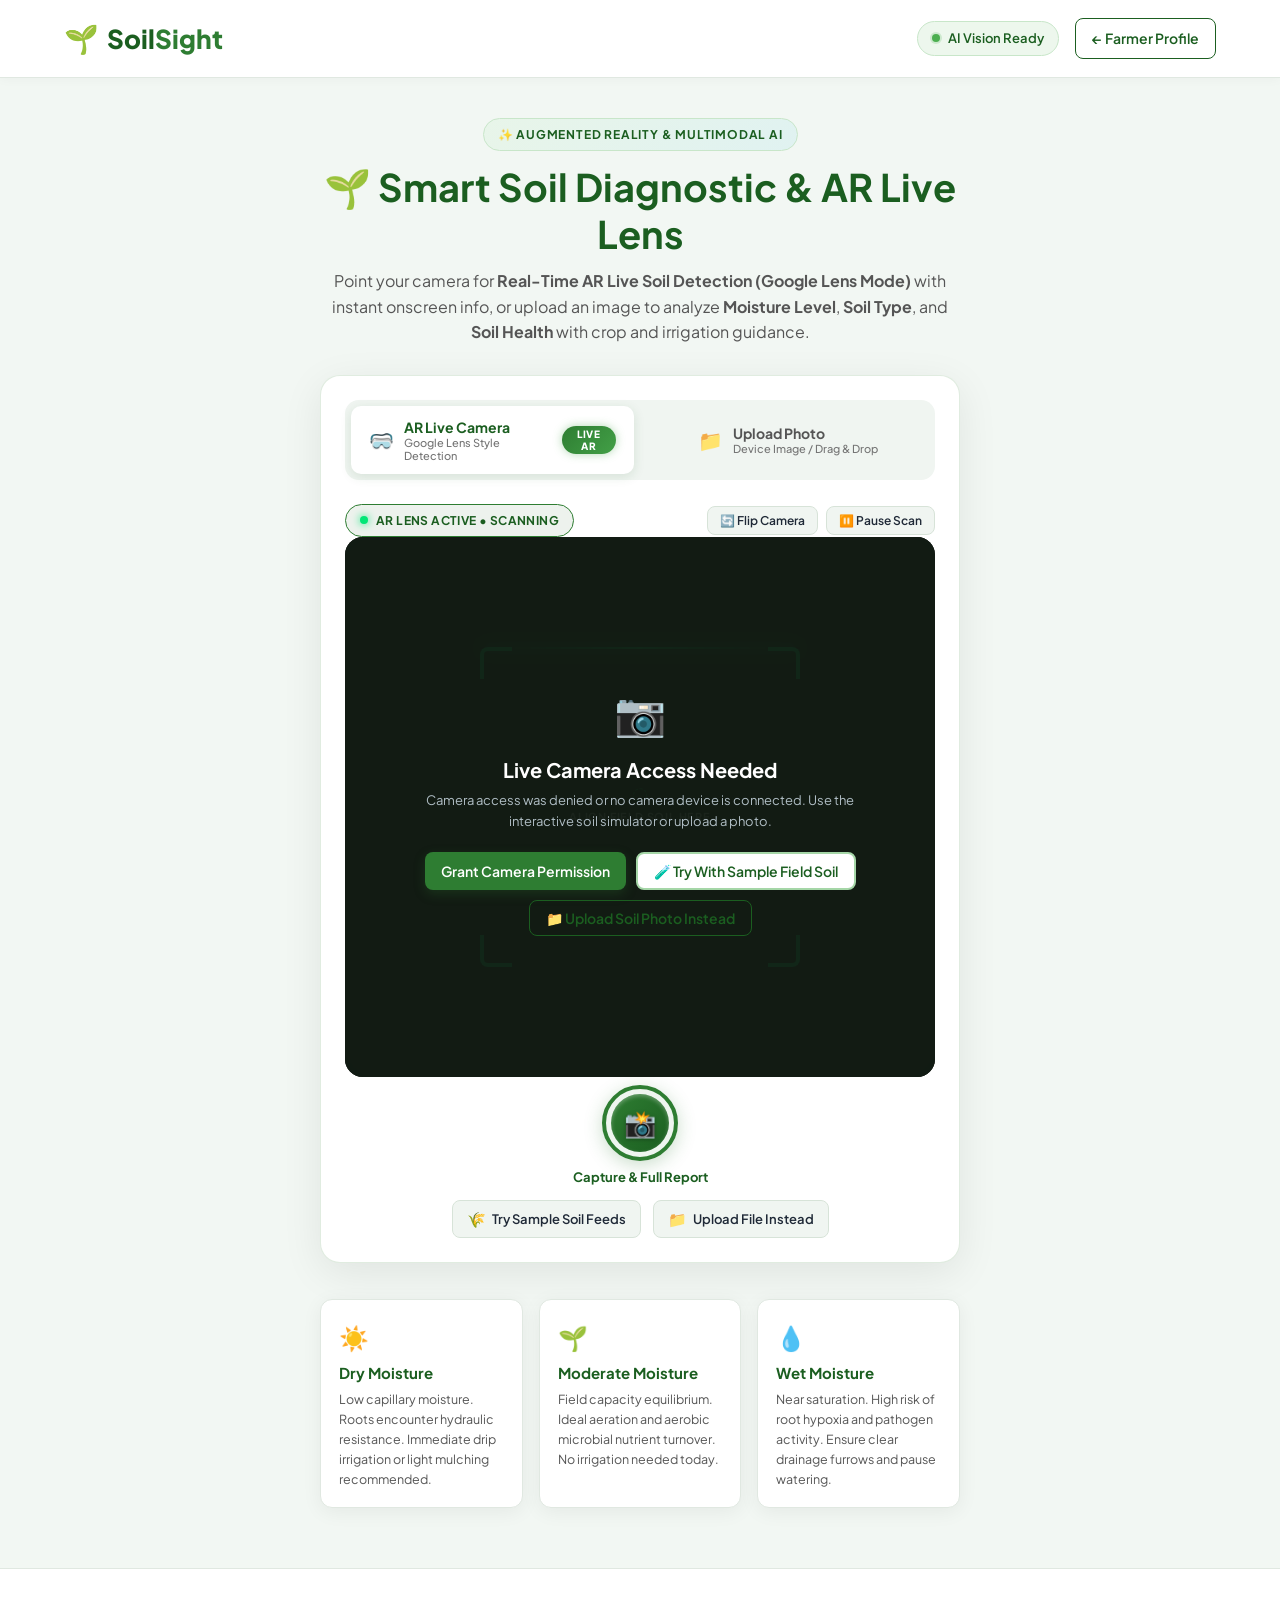
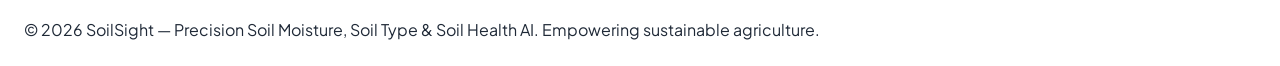
==== commit efdb1e02: "feat: add AR live camera with Google Lens soil detection and image upload workflow" ====
--- a/frontend/analysis.html
+++ b/frontend/analysis.html
@@ -41,37 +41,241 @@
 
             <div class="analysis-header-row">
                 <div>
-                    <div class="analysis-header-badge">✨ Multimodal Precision AI</div>
-                    <h1>🌱 Complete Soil Diagnostic</h1>
-                    <p class="subtitle">Upload a field soil photo to instantly analyze <strong>Moisture Level</strong>, <strong>Soil Type</strong>, and <strong>Soil Health</strong> (Good / Moderate / Poor) with crop recommendations.</p>
+                    <div class="analysis-header-badge">✨ Augmented Reality & Multimodal AI</div>
+                    <h1>🌱 Smart Soil Diagnostic & AR Live Lens</h1>
+                    <p class="subtitle">Point your camera for <strong>Real-Time AR Live Soil Detection (Google Lens Mode)</strong> with instant onscreen info, or upload an image to analyze <strong>Moisture Level</strong>, <strong>Soil Type</strong>, and <strong>Soil Health</strong> with crop and irrigation guidance.</p>
                 </div>
             </div>
 
-            <!-- Upload Box -->
-            <div class="upload-box" id="analysisCard">
-                <!-- Dropzone / File Picker -->
-                <div class="dropzone" id="dropzone">
-                    <div class="dropzone-icon">📷</div>
-                    <label for="imageInput" class="custom-file-label">
-                        <span>Click to choose photo</span> or drag & drop here
-                    </label>
-                    <p class="dropzone-hint">Clear natural light photo of your field soil (JPG, PNG, WEBP)</p>
-                    <input type="file" id="imageInput" accept="image/*">
-                </div>
-
+            <!-- Main Diagnostic & AR Scanner Card -->
+            <div class="upload-box ar-scanner-card" id="analysisCard">
+                
+                <!-- Mode Switcher Tabs: AR Live Camera vs Upload Image -->
+                <div class="analysis-mode-tabs" role="tablist">
+                    <button type="button" class="mode-tab active" id="tabArCamera" role="tab" aria-selected="true">
+                        <span class="mode-tab-icon">🥽</span>
+                        <div class="mode-tab-text">
+                            <span class="mode-tab-title">AR Live Camera</span>
+                            <span class="mode-tab-sub">Google Lens Style Detection</span>
+                        </div>
+                        <span class="mode-tab-badge">LIVE AR</span>
+                    </button>
+                    <button type="button" class="mode-tab" id="tabUpload" role="tab" aria-selected="false">
+                        <span class="mode-tab-icon">📁</span>
+                        <div class="mode-tab-text">
+                            <span class="mode-tab-title">Upload Photo</span>
+                            <span class="mode-tab-sub">Device Image / Drag & Drop</span>
+                        </div>
+                    </button>
+                </div>
+
+                <!-- ======================================================== -->
+                <!-- SECTION 1: AR LIVE CAMERA VIEWPORT (GOOGLE LENS EXPERIENCE) -->
+                <!-- ======================================================== -->
+                <div id="arCameraSection" class="ar-camera-container">
+                    
+                    <!-- Top HUD Controls -->
+                    <div class="ar-top-controls">
+                        <div class="ar-status-badge" id="arStatusBadge">
+                            <span class="ar-pulse-dot"></span>
+                            <span id="arStatusText">AR LENS ACTIVE • SCANNING</span>
+                        </div>
+                        <div class="ar-tool-actions">
+                            <button type="button" class="ar-tool-btn" id="flipCameraBtn" title="Switch between back and front camera">
+                                <span>🔄 Flip Camera</span>
+                            </button>
+                            <button type="button" class="ar-tool-btn" id="toggleTorchBtn" title="Toggle Flashlight / Torch" style="display: none;">
+                                <span>⚡ Torch</span>
+                            </button>
+                            <button type="button" class="ar-tool-btn" id="pauseArBtn" title="Pause or Resume live video scan">
+                                <span id="pauseArBtnText">⏸️ Pause Scan</span>
+                            </button>
+                        </div>
+                    </div>
+
+                    <!-- Camera Viewfinder -->
+                    <div class="ar-viewfinder" id="arViewfinder">
+                        <video id="arVideo" autoplay playsinline muted></video>
+                        <canvas id="arCanvas" style="display: none;"></canvas>
+                        
+                        <!-- Shutter Flash Effect -->
+                        <div class="ar-shutter-flash" id="arShutterFlash"></div>
+
+                        <!-- AR Reticle / Soil Framing Brackets -->
+                        <div class="ar-reticle" id="arReticle">
+                            <div class="ar-reticle-corner top-left"></div>
+                            <div class="ar-reticle-corner top-right"></div>
+                            <div class="ar-reticle-corner bottom-left"></div>
+                            <div class="ar-reticle-corner bottom-right"></div>
+                            
+                            <!-- Continuous Laser Scan Sweep Beam -->
+                            <div class="ar-scan-laser" id="arScanLaser"></div>
+                            
+                            <!-- Center Focus Target -->
+                            <div class="ar-reticle-center-guide">
+                                <div class="ar-crosshair-circle"></div>
+                                <span class="ar-guide-text">Align Field Soil Here</span>
+                            </div>
+                        </div>
+
+                        <!-- GOOGLE LENS FLOATING AR OVERLAY CARD -->
+                        <div class="ar-lens-overlay" id="arLensOverlay" style="display: none;">
+                            <div class="ar-lens-pointer"></div>
+                            <div class="ar-lens-card">
+                                <div class="ar-lens-header">
+                                    <div class="ar-lens-soil-type">
+                                        <span class="ar-lens-icon">🌱</span>
+                                        <strong id="arSoilType">Loamy Soil</strong>
+                                    </div>
+                                    <span class="ar-lens-moisture-tag" id="arMoistureTag">OPTIMAL MOISTURE</span>
+                                </div>
+                                
+                                <div class="ar-lens-metrics">
+                                    <div class="ar-lens-metric-item">
+                                        <span class="metric-label">Model Confidence</span>
+                                        <strong id="arConfidenceVal">96.5%</strong>
+                                    </div>
+                                    <div class="ar-lens-metric-item">
+                                        <span class="metric-label">Health Index</span>
+                                        <strong id="arHealthScoreVal">88 / 100</strong>
+                                    </div>
+                                    <div class="ar-lens-metric-item">
+                                        <span class="metric-label">Health Status</span>
+                                        <strong id="arHealthStatusVal">Good</strong>
+                                    </div>
+                                </div>
+
+                                <div class="ar-lens-guidance" id="arGuidanceBox">
+                                    <span class="guidance-icon">💡</span>
+                                    <span id="arGuidanceText">Optimal field capacity • No watering needed today</span>
+                                </div>
+
+                                <div class="ar-lens-indicators-row" id="arIndicatorsRow">
+                                    <!-- Dynamic chips -->
+                                </div>
+
+                                <div class="ar-lens-tap-hint">
+                                    <span>📸 Tap capture shutter below for comprehensive field diagnostic report</span>
+                                </div>
+                            </div>
+                        </div>
+
+                        <!-- AR Searching Prompt (When no soil in view) -->
+                        <div class="ar-searching-pill" id="arSearchingPill">
+                            <span class="ar-search-radar"></span>
+                            <span id="arSearchingText">🔍 Point camera at natural field soil to detect live info...</span>
+                        </div>
+
+                        <!-- Camera Permission / Error Fallback Box -->
+                        <div class="ar-camera-fallback" id="arCameraFallback" style="display: none;">
+                            <div class="fallback-icon">📷</div>
+                            <h3>Live Camera Access Needed</h3>
+                            <p id="arFallbackMsg">Please allow camera permissions in your browser or switch to upload mode.</p>
+                            <div class="fallback-btn-group">
+                                <button type="button" class="btn btn-primary btn-sm" id="retryCameraBtn">Grant Camera Permission</button>
+                                <button type="button" class="btn btn-secondary-outline btn-sm" id="testSampleSoilBtn">🧪 Try With Sample Field Soil</button>
+                                <button type="button" class="btn btn-outline btn-sm" id="fallbackUploadBtn">📁 Upload Soil Photo Instead</button>
+                            </div>
+                        </div>
+
+                    </div>
+
+                    <!-- Shutter Controls Bar -->
+                    <div class="ar-shutter-bar">
+                        <div class="shutter-wrapper">
+                            <button type="button" class="ar-shutter-btn" id="arCaptureBtn" title="Capture high-resolution photo and generate full field report">
+                                <div class="shutter-outer-ring">
+                                    <div class="shutter-inner-core">
+                                        <span class="shutter-camera-icon">📸</span>
+                                    </div>
+                                </div>
+                            </button>
+                            <span class="shutter-caption">Capture & Full Report</span>
+                        </div>
+
+                        <div class="ar-secondary-controls">
+                            <button type="button" class="ar-sub-action-btn" id="testSoilSamplesBtn" title="Test with verified dry, moderate, or wet field soil feeds">
+                                <span class="sub-btn-icon">🌾</span>
+                                <span>Try Sample Soil Feeds</span>
+                            </button>
+                            <button type="button" class="ar-sub-action-btn" id="switchToUploadBtn">
+                                <span class="sub-btn-icon">📁</span>
+                                <span>Upload File Instead</span>
+                            </button>
+                        </div>
+                    </div>
+
+                </div>
+
+                <!-- ======================================================== -->
+                <!-- SECTION 2: UPLOAD IMAGE FILE SECTION -->
+                <!-- ======================================================== -->
+                <div id="uploadSection" class="upload-section-container" style="display: none;">
+                    
+                    <!-- Missing Image Alert Banner -->
+                    <div id="uploadNotice" class="upload-notice-alert" style="display: none;">
+                        <span class="notice-icon">⚠️</span>
+                        <span id="uploadNoticeText">Please select or upload a soil image first before running the diagnostic.</span>
+                    </div>
+
+                    <!-- Dropzone / File Picker (Visible when no photo chosen) -->
+                    <div class="dropzone" id="dropzone">
+                        <div class="dropzone-icon">📷</div>
+                        <label for="imageInput" class="custom-file-label">
+                            <span>Click to choose soil photo</span> or drag & drop here
+                        </label>
+                        <p class="dropzone-hint">Clear natural light photo of your field soil (JPG, PNG, WEBP)</p>
+                        <input type="file" id="imageInput" accept="image/*">
+                    </div>
+
+                    <!-- Uploaded Image Preview (Visible once photo is chosen) -->
+                    <div id="uploadPreviewCard" class="upload-preview-card" style="display: none;">
+                        <div class="preview-wrapper">
+                            <div class="preview-tag" id="uploadFileTag">📁 Selected Soil Sample</div>
+                            <img id="uploadPreviewImg" alt="Selected Soil Preview">
+                            <div class="preview-btn-overlay">
+                                <button id="changeUploadedPhotoBtn" class="change-img-btn" type="button" title="Select a different photo">
+                                    Change Photo ↺
+                                </button>
+                            </div>
+                        </div>
+                    </div>
+
+                    <!-- Primary Action Button: NEVER disappears! -->
+                    <div class="button-group upload-btn-group" id="uploadActionGroup">
+                        <button id="analyzeBtn" class="btn btn-primary btn-lg" type="button">
+                            <span class="btn-text">🔬 Run Full Soil Diagnostic</span>
+                        </button>
+                    </div>
+
+                    <div class="upload-camera-prompt">
+                        <span>or use your camera live in your field:</span>
+                        <button type="button" class="btn btn-outline btn-sm" id="uploadToCameraBtn">
+                            🥽 Open AR Live Camera (Google Lens)
+                        </button>
+                    </div>
+
+                </div>
+
+                <!-- ======================================================== -->
+                <!-- SHARED PREVIEW CONTAINER (FOR AR CAMERA SNAPSHOTS) -->
+                <!-- ======================================================== -->
                 <div id="previewContainer" style="display: none;">
                     <div class="preview-wrapper">
+                        <div class="preview-tag" id="previewSourceTag">📸 Captured Field Sample</div>
                         <img id="preview" alt="Soil preview">
-                        <button id="changeImageBtn" class="change-img-btn" type="button" title="Change photo">Change Photo ↺</button>
-                    </div>
-                </div>
-
-                <div class="button-group">
-                    <button id="analyzeBtn" class="btn btn-primary btn-lg" disabled>
-                        <span class="btn-text">🔬 Run Full Soil Diagnostic</span>
-                    </button>
-                </div>
-
+                        <div class="preview-btn-overlay">
+                            <button id="returnToArBtn" class="change-img-btn" type="button" title="Back to AR Live Camera">
+                                🥽 AR Live Camera ↺
+                            </button>
+                            <button id="changeImageBtn" class="change-img-btn" type="button" title="Choose another image">
+                                Upload Photo ↺
+                            </button>
+                        </div>
+                    </div>
+                </div>
+
+                <!-- Shared Processing Spinner -->
                 <div id="loading" style="display: none;">
                     <div class="spinner"></div>
                     <div class="loading-copy">
@@ -201,6 +405,9 @@
 
                     <!-- Action Buttons -->
                     <div class="result-actions">
+                        <button id="reopenArBtn" class="btn btn-primary btn-sm">
+                            🥽 Scan Again with Live AR Camera
+                        </button>
                         <a href="profile.html" class="btn btn-secondary btn-sm">
                             View in Farmer Profile
                         </a>
--- a/frontend/style.css
+++ b/frontend/style.css
@@ -2255,3 +2255,806 @@
 .health-text-moderate { color: #f57f17; font-weight: 700; }
 .health-text-poor { color: #c62828; font-weight: 700; }
 
+/* ============================================================
+   Augmented Reality (AR) Live Camera & Google Lens HUD Styles
+   ============================================================ */
+
+.ar-scanner-card {
+    padding: 24px;
+    background: #ffffff;
+    border-radius: var(--radius-lg);
+    box-shadow: 0 10px 40px rgba(0, 0, 0, 0.08);
+    border: 1px solid rgba(46, 125, 50, 0.15);
+    margin-bottom: 36px;
+    overflow: hidden;
+}
+
+/* Mode Switcher Tabs */
+.analysis-mode-tabs {
+    display: flex;
+    gap: 12px;
+    background: #f0f5f1;
+    padding: 6px;
+    border-radius: 14px;
+    margin-bottom: 24px;
+}
+
+.mode-tab {
+    flex: 1;
+    display: flex;
+    align-items: center;
+    justify-content: center;
+    gap: 10px;
+    padding: 12px 18px;
+    border: none;
+    background: transparent;
+    border-radius: 10px;
+    font-family: inherit;
+    font-size: 14px;
+    font-weight: 600;
+    color: var(--text-muted);
+    cursor: pointer;
+    transition: var(--transition);
+    position: relative;
+}
+
+.mode-tab:hover {
+    color: var(--primary-color);
+    background: rgba(255, 255, 255, 0.6);
+}
+
+.mode-tab.active {
+    background: #ffffff;
+    color: var(--primary-color);
+    box-shadow: 0 3px 12px rgba(27, 94, 32, 0.12);
+}
+
+.mode-tab-icon {
+    font-size: 20px;
+}
+
+.mode-tab-text {
+    display: flex;
+    flex-direction: column;
+    text-align: left;
+}
+
+.mode-tab-title {
+    font-size: 14px;
+    font-weight: 700;
+}
+
+.mode-tab-sub {
+    font-size: 11px;
+    color: var(--text-light);
+    font-weight: 500;
+}
+
+.mode-tab-badge {
+    background: linear-gradient(135deg, #2e7d32, #43a047);
+    color: #ffffff;
+    font-size: 10px;
+    font-weight: 800;
+    letter-spacing: 0.5px;
+    padding: 2px 8px;
+    border-radius: 20px;
+    margin-left: 4px;
+    box-shadow: 0 0 10px rgba(67, 160, 71, 0.4);
+    animation: badgePulse 2s infinite ease-in-out;
+}
+
+@keyframes badgePulse {
+    0%, 100% { transform: scale(1); opacity: 1; }
+    50% { transform: scale(1.06); opacity: 0.9; }
+}
+
+/* AR Viewfinder Container */
+.ar-camera-container {
+    display: flex;
+    flex-direction: column;
+    gap: 16px;
+}
+
+.ar-top-controls {
+    display: flex;
+    justify-content: space-between;
+    align-items: center;
+    flex-wrap: wrap;
+    gap: 12px;
+}
+
+.ar-status-badge {
+    display: inline-flex;
+    align-items: center;
+    gap: 8px;
+    background: rgba(27, 94, 32, 0.08);
+    border: 1px solid #2e7d32;
+    padding: 6px 14px;
+    border-radius: 30px;
+    font-size: 12px;
+    font-weight: 700;
+    color: var(--primary-color);
+    letter-spacing: 0.4px;
+    transition: var(--transition);
+}
+
+.ar-pulse-dot {
+    width: 8px;
+    height: 8px;
+    background-color: #00e676;
+    border-radius: 50%;
+    box-shadow: 0 0 8px #00e676;
+    animation: pulseDot 1.4s infinite ease-in-out;
+}
+
+@keyframes pulseDot {
+    0%, 100% { transform: scale(1); opacity: 1; }
+    50% { transform: scale(1.4); opacity: 0.4; }
+}
+
+.ar-tool-actions {
+    display: flex;
+    gap: 8px;
+}
+
+.ar-tool-btn {
+    background: #f0f5f1;
+    border: 1px solid #d7e3d8;
+    color: var(--text-primary);
+    padding: 6px 12px;
+    border-radius: 8px;
+    font-size: 12px;
+    font-weight: 600;
+    cursor: pointer;
+    transition: var(--transition);
+    display: inline-flex;
+    align-items: center;
+    gap: 6px;
+}
+
+.ar-tool-btn:hover {
+    background: #e0ece1;
+    border-color: #2e7d32;
+    color: var(--primary-color);
+}
+
+.ar-tool-btn.torch-active {
+    background: #fff8e1;
+    border-color: #ffb300;
+    color: #f57f17;
+    box-shadow: 0 0 10px rgba(255, 179, 0, 0.4);
+}
+
+.ar-tool-btn.ar-btn-paused {
+    background: #fff3e0;
+    border-color: #ff9800;
+    color: #e65100;
+}
+
+/* Viewfinder Viewport */
+.ar-viewfinder {
+    position: relative;
+    width: 100%;
+    min-height: 480px;
+    max-height: 580px;
+    height: 60vh;
+    background: #0f1712;
+    border-radius: 18px;
+    overflow: hidden;
+    display: flex;
+    align-items: center;
+    justify-content: center;
+    box-shadow: inset 0 0 40px rgba(0, 0, 0, 0.6);
+}
+
+.ar-viewfinder video,
+.sim-display-canvas {
+    width: 100%;
+    height: 100%;
+    object-fit: cover;
+    display: block;
+}
+
+/* Shutter Flash Animation */
+.ar-shutter-flash {
+    position: absolute;
+    top: 0;
+    left: 0;
+    right: 0;
+    bottom: 0;
+    background: #ffffff;
+    opacity: 0;
+    pointer-events: none;
+    z-index: 100;
+    transition: opacity 0.2s ease-out;
+}
+
+.ar-shutter-flash.flash-active {
+    opacity: 0.95;
+    transition: none;
+}
+
+/* AR Reticle (Target Framing Box) */
+.ar-reticle {
+    position: absolute;
+    width: min(320px, 75vw);
+    height: min(320px, 75vw);
+    pointer-events: none;
+    z-index: 10;
+    --ar-accent: #00e676;
+    transition: all 0.3s ease;
+}
+
+.ar-reticle-corner {
+    position: absolute;
+    width: 32px;
+    height: 32px;
+    border-color: var(--ar-accent);
+    border-style: solid;
+    transition: border-color 0.3s ease, transform 0.3s ease;
+}
+
+.ar-reticle-corner.top-left {
+    top: 0;
+    left: 0;
+    border-width: 4px 0 0 4px;
+    border-top-left-radius: 8px;
+}
+
+.ar-reticle-corner.top-right {
+    top: 0;
+    right: 0;
+    border-width: 4px 4px 0 0;
+    border-top-right-radius: 8px;
+}
+
+.ar-reticle-corner.bottom-left {
+    bottom: 0;
+    left: 0;
+    border-width: 0 0 4px 4px;
+    border-bottom-left-radius: 8px;
+}
+
+.ar-reticle-corner.bottom-right {
+    bottom: 0;
+    right: 0;
+    border-width: 0 4px 4px 0;
+    border-bottom-right-radius: 8px;
+}
+
+/* Animated Laser Scan Beam */
+.ar-scan-laser {
+    position: absolute;
+    left: 0;
+    right: 0;
+    height: 2px;
+    background: linear-gradient(90deg, transparent 0%, var(--ar-accent) 50%, transparent 100%);
+    box-shadow: 0 0 14px var(--ar-accent), 0 0 28px var(--ar-accent);
+    animation: arLaserScan 2.6s infinite ease-in-out;
+}
+
+@keyframes arLaserScan {
+    0% { top: 4%; opacity: 0.2; }
+    15% { opacity: 0.9; }
+    50% { top: 96%; opacity: 0.9; }
+    85% { opacity: 0.9; }
+    100% { top: 4%; opacity: 0.2; }
+}
+
+.ar-reticle-center-guide {
+    position: absolute;
+    top: 50%;
+    left: 50%;
+    transform: translate(-50%, -50%);
+    display: flex;
+    flex-direction: column;
+    align-items: center;
+    gap: 6px;
+    opacity: 0.65;
+}
+
+.ar-crosshair-circle {
+    width: 14px;
+    height: 14px;
+    border: 1.5px dashed var(--ar-accent);
+    border-radius: 50%;
+}
+
+.ar-guide-text {
+    font-size: 11px;
+    font-weight: 700;
+    color: #ffffff;
+    letter-spacing: 0.8px;
+    text-transform: uppercase;
+    text-shadow: 0 1px 4px rgba(0, 0, 0, 0.8);
+}
+
+/* ============================================================
+   Google Lens Floating AR Overlay Card
+   ============================================================ */
+
+.ar-lens-overlay {
+    position: absolute;
+    top: 14px;
+    left: 50%;
+    transform: translateX(-50%);
+    width: min(440px, 92%);
+    z-index: 25;
+    flex-direction: column;
+    align-items: center;
+    animation: arLensPopIn 0.35s cubic-bezier(0.175, 0.885, 0.32, 1.275);
+    pointer-events: auto;
+}
+
+@keyframes arLensPopIn {
+    0% { opacity: 0; transform: translate(-50%, -15px) scale(0.95); }
+    100% { opacity: 1; transform: translate(-50%, 0) scale(1); }
+}
+
+.ar-lens-card {
+    width: 100%;
+    background: rgba(16, 26, 18, 0.88);
+    backdrop-filter: blur(16px);
+    -webkit-backdrop-filter: blur(16px);
+    border: 1.5px solid rgba(0, 230, 118, 0.6);
+    border-radius: 16px;
+    padding: 16px 18px;
+    color: #ffffff;
+    box-shadow: 0 12px 35px rgba(0, 0, 0, 0.45), 0 0 20px rgba(0, 230, 118, 0.2);
+    display: flex;
+    flex-direction: column;
+    gap: 10px;
+    transition: border-color 0.3s ease, box-shadow 0.3s ease;
+}
+
+.ar-lens-header {
+    display: flex;
+    justify-content: space-between;
+    align-items: center;
+    border-bottom: 1px solid rgba(255, 255, 255, 0.12);
+    padding-bottom: 8px;
+}
+
+.ar-lens-soil-type {
+    display: flex;
+    align-items: center;
+    gap: 6px;
+    font-size: 16px;
+    font-weight: 700;
+    color: #ffffff;
+}
+
+.ar-lens-icon {
+    font-size: 18px;
+}
+
+.ar-lens-moisture-tag {
+    font-size: 11px;
+    font-weight: 800;
+    letter-spacing: 0.5px;
+    padding: 4px 10px;
+    border-radius: 20px;
+    color: #ffffff;
+    text-transform: uppercase;
+    box-shadow: 0 2px 8px rgba(0, 0, 0, 0.3);
+}
+
+.ar-lens-moisture-tag.tag-dry {
+    background: #e65100;
+}
+
+.ar-lens-moisture-tag.tag-moderate {
+    background: #2e7d32;
+}
+
+.ar-lens-moisture-tag.tag-wet {
+    background: #0277bd;
+}
+
+/* Metrics Row */
+.ar-lens-metrics {
+    display: grid;
+    grid-template-columns: repeat(3, 1fr);
+    gap: 8px;
+    background: rgba(255, 255, 255, 0.05);
+    padding: 8px 10px;
+    border-radius: 10px;
+}
+
+.ar-lens-metric-item {
+    display: flex;
+    flex-direction: column;
+    align-items: center;
+    text-align: center;
+}
+
+.ar-lens-metric-item .metric-label {
+    font-size: 10px;
+    color: rgba(255, 255, 255, 0.7);
+    font-weight: 500;
+    text-transform: uppercase;
+}
+
+.ar-lens-metric-item strong {
+    font-size: 13px;
+    font-weight: 800;
+    color: #ffffff;
+}
+
+/* Quick Guidance Pill inside AR Card */
+.ar-lens-guidance {
+    display: flex;
+    align-items: flex-start;
+    gap: 8px;
+    background: rgba(0, 230, 118, 0.12);
+    border: 1px solid rgba(0, 230, 118, 0.35);
+    padding: 8px 12px;
+    border-radius: 8px;
+    font-size: 12px;
+    line-height: 1.4;
+    color: #e0f2f1;
+}
+
+.ar-lens-guidance .guidance-icon {
+    font-size: 14px;
+    flex-shrink: 0;
+}
+
+.ar-lens-indicators-row {
+    display: flex;
+    flex-wrap: wrap;
+    gap: 6px;
+}
+
+.ar-chip {
+    background: rgba(255, 255, 255, 0.1);
+    padding: 3px 8px;
+    border-radius: 12px;
+    font-size: 10px;
+    color: #c8e6c9;
+    font-weight: 600;
+}
+
+.ar-lens-tap-hint {
+    font-size: 10px;
+    color: rgba(255, 255, 255, 0.6);
+    text-align: center;
+    border-top: 1px solid rgba(255, 255, 255, 0.08);
+    padding-top: 6px;
+    font-weight: 500;
+}
+
+/* Searching Pill (When camera points away from soil) */
+.ar-searching-pill {
+    position: absolute;
+    bottom: 24px;
+    left: 50%;
+    transform: translateX(-50%);
+    background: rgba(20, 30, 22, 0.9);
+    border: 1px solid rgba(255, 255, 255, 0.2);
+    padding: 8px 16px;
+    border-radius: 30px;
+    color: #ffffff;
+    font-size: 12px;
+    font-weight: 600;
+    display: inline-flex;
+    align-items: center;
+    gap: 8px;
+    backdrop-filter: blur(8px);
+    box-shadow: 0 4px 16px rgba(0, 0, 0, 0.4);
+    z-index: 20;
+    white-space: nowrap;
+}
+
+.ar-search-radar {
+    width: 10px;
+    height: 10px;
+    border: 2px solid #00e676;
+    border-top-color: transparent;
+    border-radius: 50%;
+    animation: spinRadar 1s linear infinite;
+}
+
+@keyframes spinRadar {
+    to { transform: rotate(360deg); }
+}
+
+/* Camera Fallback Box */
+.ar-camera-fallback {
+    position: absolute;
+    top: 0;
+    left: 0;
+    right: 0;
+    bottom: 0;
+    background: rgba(18, 28, 20, 0.95);
+    display: flex;
+    flex-direction: column;
+    align-items: center;
+    justify-content: center;
+    padding: 24px;
+    text-align: center;
+    z-index: 30;
+    color: #ffffff;
+}
+
+.fallback-icon {
+    font-size: 42px;
+    margin-bottom: 12px;
+}
+
+.ar-camera-fallback h3 {
+    color: #ffffff;
+    font-size: 20px;
+    margin-bottom: 8px;
+}
+
+.ar-camera-fallback p {
+    color: #b0bec5;
+    font-size: 13px;
+    max-width: 440px;
+    margin-bottom: 20px;
+}
+
+.fallback-btn-group {
+    display: flex;
+    gap: 10px;
+    flex-wrap: wrap;
+    justify-content: center;
+}
+
+/* Shutter Controls Bar */
+.ar-shutter-bar {
+    display: flex;
+    flex-direction: column;
+    align-items: center;
+    gap: 12px;
+    padding-top: 8px;
+}
+
+.shutter-wrapper {
+    display: flex;
+    flex-direction: column;
+    align-items: center;
+    gap: 6px;
+}
+
+.ar-shutter-btn {
+    width: 76px;
+    height: 76px;
+    border-radius: 50%;
+    background: transparent;
+    border: none;
+    cursor: pointer;
+    display: flex;
+    align-items: center;
+    justify-content: center;
+    transition: transform 0.15s ease;
+    padding: 0;
+}
+
+.ar-shutter-btn:active {
+    transform: scale(0.92);
+}
+
+.shutter-outer-ring {
+    width: 76px;
+    height: 76px;
+    border-radius: 50%;
+    border: 4px solid #2e7d32;
+    display: flex;
+    align-items: center;
+    justify-content: center;
+    background: rgba(46, 125, 50, 0.08);
+    transition: all 0.25s ease;
+    box-shadow: 0 4px 18px rgba(46, 125, 50, 0.25);
+}
+
+.ar-shutter-btn:hover .shutter-outer-ring {
+    border-color: #1b5e20;
+    box-shadow: 0 6px 24px rgba(46, 125, 50, 0.4);
+    transform: scale(1.04);
+}
+
+.shutter-inner-core {
+    width: 58px;
+    height: 58px;
+    border-radius: 50%;
+    background: linear-gradient(135deg, #2e7d32 0%, #1b5e20 100%);
+    display: flex;
+    align-items: center;
+    justify-content: center;
+    box-shadow: inset 0 2px 4px rgba(255, 255, 255, 0.3);
+}
+
+.shutter-camera-icon {
+    font-size: 26px;
+    color: #ffffff;
+    filter: drop-shadow(0 1px 2px rgba(0, 0, 0, 0.3));
+}
+
+.shutter-caption {
+    font-size: 13px;
+    font-weight: 700;
+    color: var(--primary-color);
+}
+
+.ar-secondary-controls {
+    display: flex;
+    gap: 12px;
+    flex-wrap: wrap;
+    justify-content: center;
+}
+
+.ar-sub-action-btn {
+    background: #f0f5f1;
+    border: 1px solid #d7e3d8;
+    color: var(--text-primary);
+    padding: 8px 14px;
+    border-radius: 8px;
+    font-size: 13px;
+    font-weight: 600;
+    cursor: pointer;
+    transition: var(--transition);
+    display: inline-flex;
+    align-items: center;
+    gap: 6px;
+}
+
+.ar-sub-action-btn:hover {
+    background: #e0ece1;
+    border-color: #2e7d32;
+    color: var(--primary-color);
+}
+
+.sub-btn-icon {
+    font-size: 15px;
+}
+
+/* Upload Section & Alternative Camera Prompt */
+.upload-section-container {
+    display: flex;
+    flex-direction: column;
+    gap: 16px;
+}
+
+.upload-camera-prompt {
+    display: flex;
+    align-items: center;
+    justify-content: center;
+    gap: 10px;
+    padding: 12px;
+    background: #f7faf7;
+    border-radius: 10px;
+    font-size: 13px;
+    color: var(--text-muted);
+}
+
+.upload-btn-group {
+    margin-top: 8px;
+}
+
+/* Preview Image Overlay */
+.preview-tag {
+    position: absolute;
+    top: 14px;
+    left: 14px;
+    background: rgba(16, 26, 18, 0.85);
+    color: #ffffff;
+    backdrop-filter: blur(8px);
+    padding: 6px 14px;
+    border-radius: 20px;
+    font-size: 12px;
+    font-weight: 700;
+    box-shadow: 0 4px 12px rgba(0, 0, 0, 0.2);
+    z-index: 5;
+}
+
+.preview-btn-overlay {
+    display: flex;
+    gap: 10px;
+    margin-top: 14px;
+    justify-content: center;
+}
+
+/* Missing Image Warning Alert */
+.upload-notice-alert {
+    background: #fff3e0;
+    border: 1.5px solid #ff9800;
+    border-radius: 12px;
+    padding: 12px 18px;
+    display: flex;
+    align-items: center;
+    gap: 10px;
+    color: #b75300;
+    font-size: 14px;
+    font-weight: 700;
+    box-shadow: 0 4px 12px rgba(255, 152, 0, 0.15);
+    animation: shakeAlert 0.4s ease-in-out;
+}
+
+@keyframes shakeAlert {
+    0%, 100% { transform: translateX(0); }
+    20%, 60% { transform: translateX(-6px); }
+    40%, 80% { transform: translateX(6px); }
+}
+
+.upload-notice-alert .notice-icon {
+    font-size: 20px;
+    flex-shrink: 0;
+}
+
+.dropzone-highlight-error {
+    border-color: #f44336 !important;
+    background-color: #fff8f8 !important;
+    box-shadow: 0 0 16px rgba(244, 67, 54, 0.3) !important;
+    transition: all 0.3s ease;
+}
+
+/* Upload Preview Card */
+.upload-preview-card {
+    width: 100%;
+    margin-bottom: 8px;
+}
+
+.upload-preview-card .preview-wrapper {
+    position: relative;
+    max-width: 520px;
+    margin: 0 auto;
+    border-radius: 16px;
+    overflow: hidden;
+    box-shadow: 0 6px 24px rgba(0, 0, 0, 0.12);
+    border: 2px solid #2e7d32;
+    background: #000000;
+}
+
+.upload-preview-card img {
+    width: 100%;
+    max-height: 380px;
+    object-fit: cover;
+    display: block;
+}
+
+/* Responsive Rules for AR Screen */
+@media (max-width: 768px) {
+    .ar-scanner-card {
+        padding: 16px;
+    }
+    
+    .ar-viewfinder {
+        min-height: 420px;
+        height: 65vh;
+    }
+
+    .ar-lens-overlay {
+        width: 95%;
+        top: 10px;
+    }
+
+    .ar-lens-card {
+        padding: 12px 14px;
+        gap: 8px;
+    }
+
+    .ar-lens-metrics {
+        grid-template-columns: repeat(3, 1fr);
+        padding: 6px 8px;
+    }
+
+    .ar-lens-metric-item strong {
+        font-size: 12px;
+    }
+
+    .mode-tab {
+        padding: 10px 12px;
+    }
+
+    .mode-tab-title {
+        font-size: 13px;
+    }
+
+    .mode-tab-sub {
+        display: none;
+    }
+}
+
+
